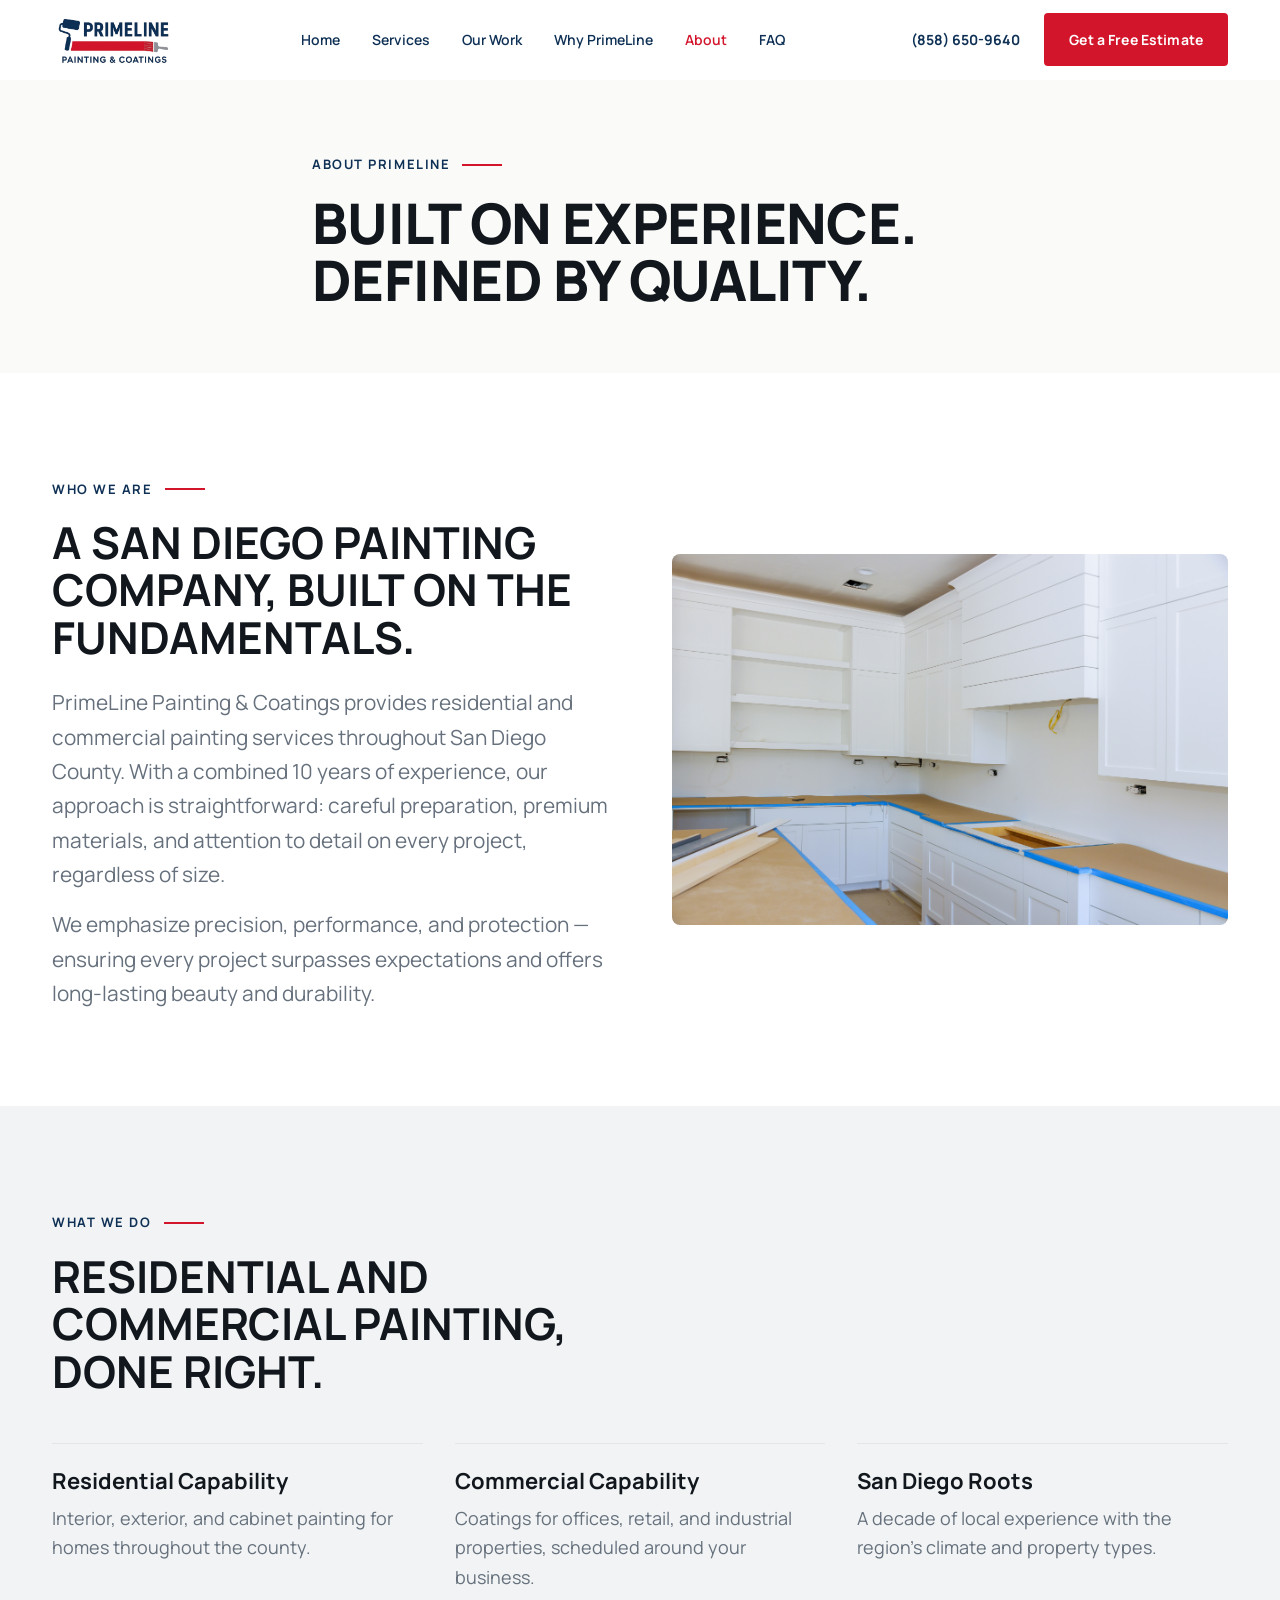
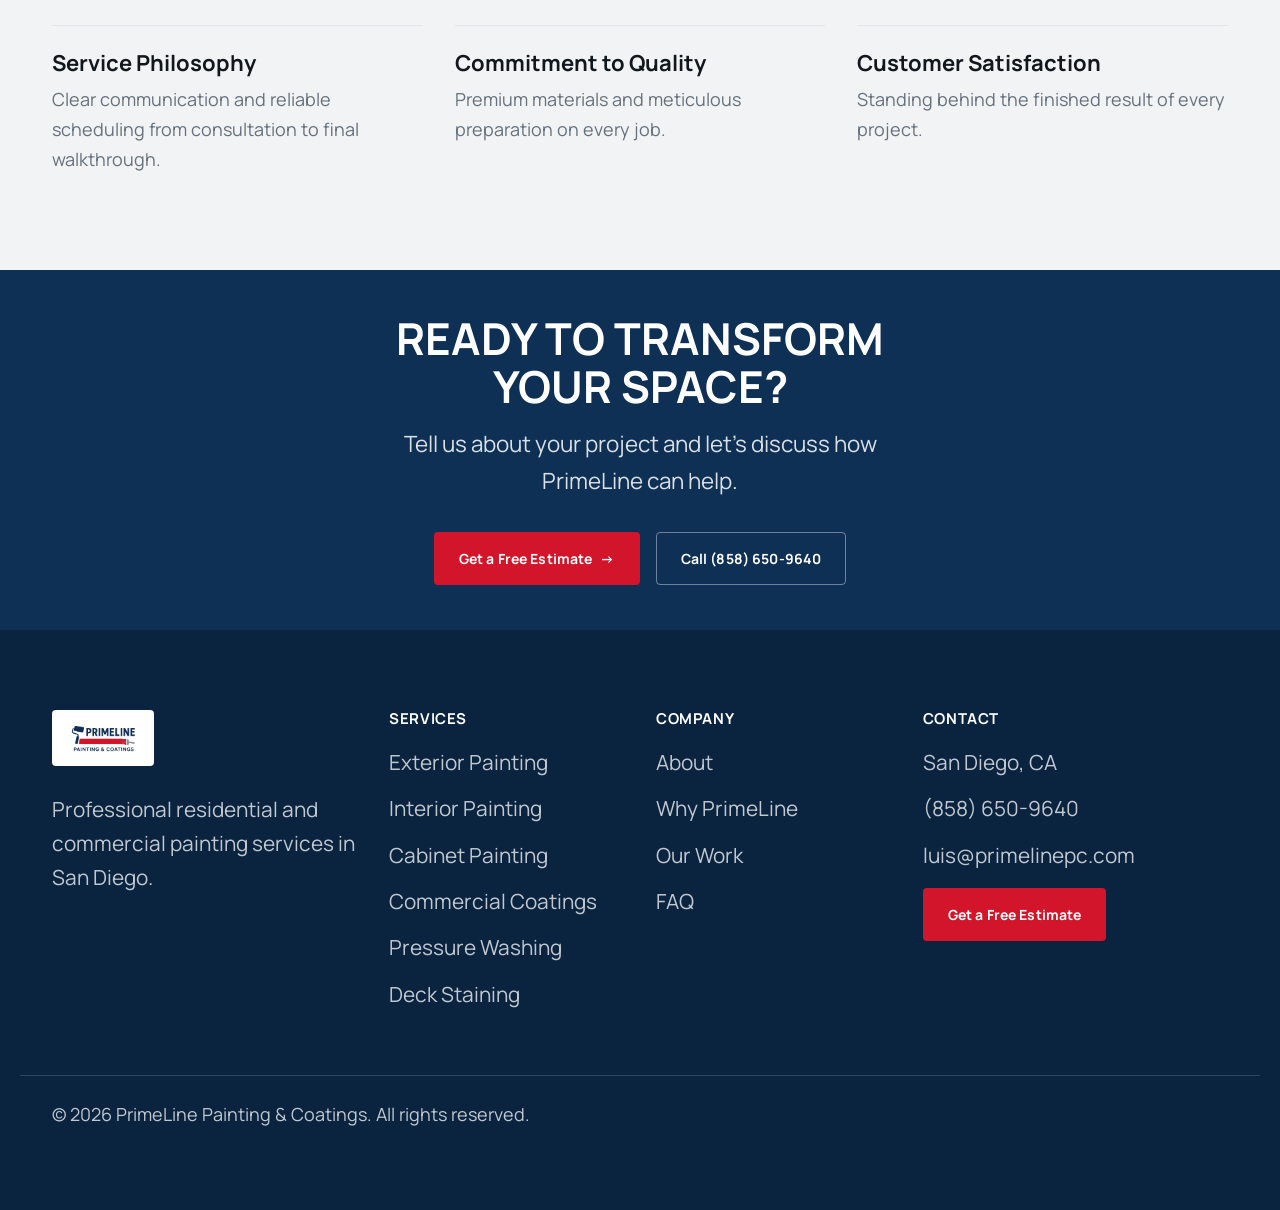
==== about.html @ 41d6ce38 "Initial commit: PrimeLine Painting & Coatings website rebuild" ====
<!DOCTYPE html>
<html lang="en">
<head>
<meta charset="UTF-8">
<meta name="viewport" content="width=device-width, initial-scale=1.0">
<title>About | PrimeLine Painting & Coatings | San Diego</title>
<meta name="description" content="PrimeLine Painting & Coatings is a San Diego-based residential and commercial painting company built on precision, performance, and protection.">
<link rel="canonical" href="https://www.primelinepc.com/about.html">
<link rel="preconnect" href="https://fonts.googleapis.com">
<link rel="preconnect" href="https://fonts.gstatic.com" crossorigin>
<link href="https://fonts.googleapis.com/css2?family=Manrope:wght@400;500;600;700;800&display=swap" rel="stylesheet">
<link rel="stylesheet" href="css/tokens.css">
<link rel="stylesheet" href="css/base.css">
<link rel="stylesheet" href="css/components.css">
</head>
<body class="has-mobile-cta">
<a class="skip-link" href="#main">Skip to content</a>

<header class="site-header">
  <div class="container site-header__inner">
    <a href="index.html" class="site-header__logo" aria-label="PrimeLine Painting & Coatings home">
      <img src="assets/images/logo.png" alt="PrimeLine Painting & Coatings">
    </a>
    <nav class="site-nav" aria-label="Primary">
      <a href="index.html">Home</a>
      <a href="services.html">Services</a>
      <a href="our-work.html">Our Work</a>
      <a href="why-primeline.html">Why PrimeLine</a>
      <a href="about.html" class="is-active">About</a>
      <a href="faq.html">FAQ</a>
    </nav>
    <div class="site-header__actions">
      <a href="tel:+18586509640" class="site-header__phone">(858) 650-9640</a>
      <a href="contact.html" class="btn btn--primary">Get a Free Estimate</a>
      <button class="nav-toggle" aria-label="Open menu" aria-expanded="false">
        <svg width="24" height="24" viewBox="0 0 24 24" fill="none" stroke="currentColor" stroke-width="2"><line x1="3" y1="6" x2="21" y2="6"/><line x1="3" y1="12" x2="21" y2="12"/><line x1="3" y1="18" x2="21" y2="18"/></svg>
      </button>
    </div>
  </div>
</header>

<div class="mobile-menu" id="mobile-menu">
  <a href="index.html">Home</a>
  <a href="services.html">Services</a>
  <a href="our-work.html">Our Work</a>
  <a href="why-primeline.html">Why PrimeLine</a>
  <a href="about.html">About</a>
  <a href="faq.html">FAQ</a>
  <a href="contact.html" class="btn btn--primary">Get a Free Estimate</a>
  <a href="tel:+18586509640">(858) 650-9640</a>
</div>

<main id="main">

  <section class="section bg-warm-white" style="padding-block: var(--sp-64)">
    <div class="container" style="max-width: 720px">
      <span class="eyebrow">About PrimeLine</span>
      <h1 style="margin-top: var(--sp-16)">BUILT ON EXPERIENCE. DEFINED BY QUALITY.</h1>
    </div>
  </section>

  <section class="section bg-white">
    <div class="container split">
      <div class="reveal">
        <span class="eyebrow">Who We Are</span>
        <h2 style="margin-top:var(--sp-16)">A SAN DIEGO PAINTING COMPANY, BUILT ON THE FUNDAMENTALS.</h2>
        <p style="margin-top:var(--sp-24); color:var(--pl-slate)">PrimeLine Painting &amp; Coatings provides residential and commercial painting services throughout San Diego County. With a combined 10 years of experience, our approach is straightforward: careful preparation, premium materials, and attention to detail on every project, regardless of size.</p>
        <p style="margin-top:var(--sp-16); color:var(--pl-slate)">We emphasize precision, performance, and protection — ensuring every project surpasses expectations and offers long-lasting beauty and durability.</p>
      </div>
      <div class="split__image reveal">
        <img src="assets/images/service-exterior.jpg" alt="Exterior painting project on a San Diego home" width="1000" height="1200">
      </div>
    </div>
  </section>

  <section class="section bg-gray">
    <div class="container">
      <div class="reveal" style="max-width:640px; margin-bottom:var(--sp-48)">
        <span class="eyebrow">What We Do</span>
        <h2 style="margin-top:var(--sp-16)">RESIDENTIAL AND COMMERCIAL PAINTING, DONE RIGHT.</h2>
      </div>
      <div class="benefit-grid" style="color:var(--pl-charcoal)">
        <div class="benefit-item reveal" style="border-top:var(--border-default)">
          <h4>Residential Capability</h4>
          <p style="color:var(--pl-slate)">Interior, exterior, and cabinet painting for homes throughout the county.</p>
        </div>
        <div class="benefit-item reveal" style="border-top:var(--border-default)">
          <h4>Commercial Capability</h4>
          <p style="color:var(--pl-slate)">Coatings for offices, retail, and industrial properties, scheduled around your business.</p>
        </div>
        <div class="benefit-item reveal" style="border-top:var(--border-default)">
          <h4>San Diego Roots</h4>
          <p style="color:var(--pl-slate)">A decade of local experience with the region's climate and property types.</p>
        </div>
        <div class="benefit-item reveal" style="border-top:var(--border-default)">
          <h4>Service Philosophy</h4>
          <p style="color:var(--pl-slate)">Clear communication and reliable scheduling from consultation to final walkthrough.</p>
        </div>
        <div class="benefit-item reveal" style="border-top:var(--border-default)">
          <h4>Commitment to Quality</h4>
          <p style="color:var(--pl-slate)">Premium materials and meticulous preparation on every job.</p>
        </div>
        <div class="benefit-item reveal" style="border-top:var(--border-default)">
          <h4>Customer Satisfaction</h4>
          <p style="color:var(--pl-slate)">Standing behind the finished result of every project.</p>
        </div>
      </div>
    </div>
  </section>

  <section class="cta-section bg-navy">
    <div class="container cta-section__content reveal">
      <h2>READY TO TRANSFORM YOUR SPACE?</h2>
      <p class="body-lg" style="margin-top:var(--sp-16)">Tell us about your project and let's discuss how PrimeLine can help.</p>
      <div class="btn-row">
        <a href="contact.html" class="btn btn--primary">Get a Free Estimate <span class="arrow">→</span></a>
        <a href="tel:+18586509640" class="btn btn--secondary">Call (858) 650-9640</a>
      </div>
    </div>
  </section>

</main>

<footer class="site-footer">
  <div class="container site-footer__grid">
    <div>
      <div class="site-footer__logo"><img src="assets/images/logo.png" alt="PrimeLine Painting & Coatings"></div>
      <p>Professional residential and commercial painting services in San Diego.</p>
    </div>
    <div>
      <h4>Services</h4>
      <ul>
        <li><a href="services/exterior-painting.html">Exterior Painting</a></li>
        <li><a href="services/interior-painting.html">Interior Painting</a></li>
        <li><a href="services/cabinet-painting.html">Cabinet Painting</a></li>
        <li><a href="services/commercial-coatings.html">Commercial Coatings</a></li>
        <li><a href="services/pressure-washing.html">Pressure Washing</a></li>
        <li><a href="services/deck-staining.html">Deck Staining</a></li>
      </ul>
    </div>
    <div>
      <h4>Company</h4>
      <ul>
        <li><a href="about.html">About</a></li>
        <li><a href="why-primeline.html">Why PrimeLine</a></li>
        <li><a href="our-work.html">Our Work</a></li>
        <li><a href="faq.html">FAQ</a></li>
      </ul>
    </div>
    <div>
      <h4>Contact</h4>
      <ul>
        <li>San Diego, CA</li>
        <li><a href="tel:+18586509640">(858) 650-9640</a></li>
        <li><a href="mailto:luis@primelinepc.com">luis@primelinepc.com</a></li>
      </ul>
      <a href="contact.html" class="btn btn--primary" style="margin-top:var(--sp-16)">Get a Free Estimate</a>
    </div>
  </div>
  <div class="container site-footer__bottom">
    <span>&copy; 2026 PrimeLine Painting &amp; Coatings. All rights reserved.</span>
  </div>
</footer>

<div class="mobile-cta-bar">
  <a href="tel:+18586509640">Call</a>
  <a href="contact.html">Free Estimate</a>
</div>

<script src="js/main.js"></script>
</body>
</html>
---- css/tokens.css ----
/* ===================================================================
   PRIMELINE PAINTING & COATINGS — DESIGN TOKENS
   Source of truth for color, type, spacing, radius, motion.
   Navy/red sampled via canvas pixel analysis of the live brand logo
   (static.wixstatic.com/media/7c6ae4_aed1dd9f4e3344f583843a061668a54a~mv2.png),
   not approximated from screenshots.
   =================================================================== */

:root {
  /* COLOR — sampled directly from brand logo pixels */
  --pl-navy: #0E3055;
  --pl-navy-dark: #0A2440;
  --pl-red: #D2152B;

  --pl-white: #FFFFFF;
  --pl-warm-white: #FAFAF8;
  --pl-gray-50: #F7F8F8;
  --pl-gray-100: #F1F3F4;
  --pl-gray-200: #E4E7E9;

  --pl-slate: #66717D;
  --pl-charcoal: #20262D;
  --pl-black: #11171D;

  /* TYPE */
  --font-primary: 'Manrope', -apple-system, BlinkMacSystemFont, sans-serif;

  --fs-display-xl: 4.5rem;
  --fs-display: 4rem;
  --fs-h1: 3.5rem;
  --fs-h2: 2.75rem;
  --fs-h3: 1.875rem;
  --fs-h4: 1.375rem;
  --fs-body-lg: 1.4rem;
  --fs-body: 1.3rem;
  --fs-body-sm: 1.125rem;
  --fs-eyebrow: 0.8125rem;
  --fs-button: 0.875rem;

  /* SPACING — 8px base */
  --sp-4: 0.25rem;
  --sp-8: 0.5rem;
  --sp-12: 0.75rem;
  --sp-16: 1rem;
  --sp-24: 1.5rem;
  --sp-32: 2rem;
  --sp-40: 2.5rem;
  --sp-48: 3rem;
  --sp-64: 4rem;
  --sp-80: 5rem;
  --sp-96: 6rem;
  --sp-120: 7.5rem;
  --sp-144: 9rem;

  /* LAYOUT */
  --content-max: 1240px;
  --pad-mobile: 20px;
  --pad-tablet: 28px;
  --pad-desktop: 32px;

  /* RADIUS */
  --radius-sm: 4px;
  --radius-md: 6px;
  --radius-lg: 8px;

  /* BORDERS */
  --border-default: 1px solid var(--pl-gray-200);
  --border-dark: 1px solid rgba(255,255,255,.15);

  /* SHADOW */
  --shadow-default: 0 8px 30px rgba(17, 23, 29, 0.06);

  /* MOTION */
  --transition-fast: 150ms ease;
  --transition-default: 200ms ease;
  --transition-slow: 300ms ease;
}
---- css/base.css ----
/* ===================================================================
   PRIMELINE — BASE / RESET / TYPOGRAPHY
   =================================================================== */

*, *::before, *::after { box-sizing: border-box; }
html { scroll-behavior: smooth; }
@media (prefers-reduced-motion: reduce) {
  html { scroll-behavior: auto; }
  *, *::before, *::after {
    animation-duration: 0.01ms !important;
    animation-iteration-count: 1 !important;
    transition-duration: 0.01ms !important;
    scroll-behavior: auto !important;
  }
}

body {
  margin: 0;
  font-family: var(--font-primary);
  color: var(--pl-charcoal);
  background: var(--pl-warm-white);
  font-size: var(--fs-body);
  line-height: 1.65;
  -webkit-font-smoothing: antialiased;
}

img { max-width: 100%; display: block; }

a { color: inherit; text-decoration: none; }

h1, h2, h3, h4, p, ul, ol { margin: 0; }

button { font-family: inherit; cursor: pointer; }

/* Focus visibility — never removed without replacement */
a:focus-visible,
button:focus-visible,
input:focus-visible,
textarea:focus-visible,
select:focus-visible,
summary:focus-visible {
  outline: 2px solid var(--pl-navy);
  outline-offset: 3px;
}

.container {
  max-width: var(--content-max);
  margin: 0 auto;
  padding-inline: var(--pad-mobile);
}
@media (min-width: 768px) {
  .container { padding-inline: var(--pad-tablet); }
}
@media (min-width: 1024px) {
  .container { padding-inline: var(--pad-desktop); }
}

/* Type scale */
.eyebrow {
  display: inline-flex;
  align-items: center;
  gap: var(--sp-12);
  font-size: var(--fs-eyebrow);
  font-weight: 700;
  letter-spacing: 0.12em;
  text-transform: uppercase;
  color: var(--pl-navy);
}
.eyebrow::after {
  content: '';
  display: inline-block;
  width: 40px;
  height: 2px;
  background: var(--pl-red);
}

h1, .h1 {
  font-size: var(--fs-h1);
  font-weight: 800;
  line-height: 1.02;
  letter-spacing: -0.01em;
  color: var(--pl-black);
}
h2, .h2 {
  font-size: var(--fs-h2);
  font-weight: 700;
  line-height: 1.08;
  color: var(--pl-black);
}
h3, .h3 {
  font-size: var(--fs-h3);
  font-weight: 700;
  line-height: 1.15;
  color: var(--pl-black);
}
h4, .h4 {
  font-size: var(--fs-h4);
  font-weight: 700;
  line-height: 1.25;
  color: var(--pl-black);
}
.body-lg { font-size: var(--fs-body-lg); line-height: 1.65; color: var(--pl-charcoal); }
.body-sm { font-size: var(--fs-body-sm); line-height: 1.55; color: var(--pl-slate); }

@media (max-width: 767px) {
  h1, .h1 { font-size: 2.625rem; line-height: 1.04; }
  h2, .h2 { font-size: 2.125rem; line-height: 1.1; }
  h3, .h3 { font-size: 1.5625rem; line-height: 1.15; }
  h4, .h4 { font-size: 1.25rem; }
  .body-lg { font-size: 1.125rem; }
  .fs-display, .fs-display-xl { font-size: 2.75rem !important; line-height: 1.02 !important; }
}

/* Section rhythm */
.section {
  padding-block: var(--sp-96);
}
@media (max-width: 767px) {
  .section { padding-block: var(--sp-64); }
}
.section--lg { padding-block: var(--sp-120); }
@media (max-width: 767px) {
  .section--lg { padding-block: var(--sp-80); }
}

.bg-white { background: var(--pl-white); }
.bg-warm-white { background: var(--pl-warm-white); }
.bg-gray { background: var(--pl-gray-100); }
.bg-navy { background: var(--pl-navy); color: var(--pl-white); }
.bg-navy h1, .bg-navy h2, .bg-navy h3, .bg-navy h4 { color: var(--pl-white); }
.bg-navy .eyebrow { color: var(--pl-white); }
.bg-navy .body-lg, .bg-navy p { color: rgba(255,255,255,0.85); }

/* Scroll reveal */
.reveal {
  opacity: 0;
  transform: translateY(20px);
  transition: opacity 600ms ease, transform 600ms ease;
}
.reveal.is-visible {
  opacity: 1;
  transform: translateY(0);
}
---- css/components.css ----
/* ===================================================================
   PRIMELINE — COMPONENT SYSTEM
   Buttons, cards, header, footer, trust bar, process, gallery, FAQ, etc.
   =================================================================== */

/* ---------- INTRO LOADER: logo reveal with brush-painted stripe ----------
   PAUSED (2026-09-14) at user's request — work in progress, picking back up
   later. Markup/CSS/JS all left in place intact; just force-hidden via the
   `display: none` rule directly below so nothing renders or runs. To resume:
   delete that override rule and re-add class="intro-active" to <body> in
   index.html (removed when this was paused).
   ------------------------------------------------------------------
   The full, uncut logo.png (roller icon + PRIMELINE + red stripe + PAINTING &
   COATINGS) is shown as one image — the real roller icon is tall/diagonal and
   overlaps both text rows in the source art, so an earlier attempt to crop it
   into horizontal bands clipped part of it. Instead: the whole logo fades in,
   a solid-black cover sits exactly over the real stripe's pixel footprint
   (sampled from the actual asset, 1677x770: left 15.62%, right 82.77%,
   top 52.21%, bottom 70.52%) to hide it, and a hand-drawn stripe "paints back
   in" on top of that cover, led by a brush redrawn to match the flat
   gray-handled brush the real logo already depicts at the stripe's end
   (sampled separately: solid gray spade handle, narrow ferrule waist, flat red
   bristle tip) — not the separate roller icon or a generic wooden brush. */
.intro-loader { display: none !important; }
.intro-loader {
  position: fixed;
  inset: 0;
  z-index: 300;
  background: var(--pl-black);
  display: flex;
  align-items: center;
  justify-content: center;
  padding: var(--sp-32);
  animation: intro-fade-out 600ms ease 2900ms forwards;
}
.intro-logo {
  position: relative;
  width: min(82vw, 900px);
  opacity: 0;
  animation: intro-fade-in 550ms ease 0ms forwards;
}
.intro-logo__full {
  display: block;
  width: 100%;
  height: auto;
}
.intro-logo__stripe-overlay {
  position: absolute;
  left: 15.62%;
  right: 17.23%;
  top: 52.21%;
  bottom: 29.48%;
  background: var(--pl-black);
}
.intro-logo__stripe-paint {
  position: absolute;
  inset: 0;
  overflow: hidden;
  background:
    linear-gradient(180deg, rgba(255,255,255,0.28) 0%, rgba(255,255,255,0) 22%),
    linear-gradient(180deg, #E8394A 0%, var(--pl-red) 40%, #9A0E1F 100%);
  box-shadow: 0 6px 18px rgba(210, 21, 43, 0.35);
  transform-origin: left center;
  transform: scaleX(0);
  animation: intro-stripe-grow 1100ms cubic-bezier(0.22, 0.8, 0.28, 1) 900ms forwards;
}
.intro-logo__stripe-sheen {
  position: absolute;
  top: 0;
  bottom: 0;
  width: 14%;
  background: linear-gradient(90deg, rgba(255,255,255,0) 0%, rgba(255,255,255,0.45) 50%, rgba(255,255,255,0) 100%);
  filter: blur(1.5px);
  animation: intro-sheen-pass 1100ms cubic-bezier(0.22, 0.8, 0.28, 1) 900ms forwards;
}
@keyframes intro-stripe-grow {
  to { transform: scaleX(1); }
}
@keyframes intro-sheen-pass {
  from { left: -14%; }
  to { left: 100%; }
}
/* Brush: bristle tip sits on the LEFT side of its own SVG (handle trails right),
   so its container's LEFT edge — not its center — is what should track the
   stripe's growing right edge. Positioned/animated via `left` on the container
   with no translate-centering, since the bristle-tip-as-anchor point needs to
   sit precisely at x:0 of the element box. */
.intro-logo__brush {
  position: absolute;
  top: 50%;
  left: 0%;
  width: 26%;
  aspect-ratio: 100 / 60;
  margin-top: -13px;
  opacity: 0;
  filter: drop-shadow(0 4px 6px rgba(0,0,0,0.5));
  animation: intro-brush-move 1100ms cubic-bezier(0.22, 0.8, 0.28, 1) 900ms forwards;
}
.intro-logo__brush svg { width: 100%; height: 100%; display: block; }
/* Brush's bristle-tip edge travels the stripe's own width, 0% → 100%, with a
   gentle vertical wobble and slight rotation so it reads as a hand-guided pass
   rather than a mechanical linear slide. */
@keyframes intro-brush-move {
  0%   { opacity: 0; left: -2%; transform: rotate(0deg); }
  6%   { opacity: 1; }
  25%  { left: 22%;  transform: translateY(-3px) rotate(-2deg); }
  50%  { left: 46%;  transform: translateY(2px) rotate(1.4deg); }
  75%  { left: 70%;  transform: translateY(-2px) rotate(-1deg); }
  94%  { opacity: 1; }
  100% { opacity: 0; left: 94%; transform: rotate(0deg); }
}
@keyframes intro-fade-in {
  to { opacity: 1; }
}
@keyframes intro-fade-out {
  to { opacity: 0; }
}
@media (prefers-reduced-motion: reduce) {
  .intro-loader { display: none; }
  body.intro-active { overflow: visible; }
}

/* ---------- BUTTONS ---------- */
.btn {
  display: inline-flex;
  align-items: center;
  gap: var(--sp-8);
  font-size: var(--fs-button);
  font-weight: 700;
  letter-spacing: 0.01em;
  padding: 14px 24px;
  border-radius: var(--radius-sm);
  border: 1px solid transparent;
  transition: background var(--transition-default), color var(--transition-default), border-color var(--transition-default);
  white-space: nowrap;
  min-height: 44px;
}
.btn svg, .btn .arrow { transition: transform var(--transition-default); }
.btn:hover .arrow { transform: translateX(4px); }

.btn--primary {
  background: var(--pl-red);
  color: var(--pl-white);
}
.btn--primary:hover { background: var(--pl-navy); }

.btn--secondary {
  background: transparent;
  color: var(--pl-navy);
  border-color: var(--pl-navy);
}
.btn--secondary:hover { background: var(--pl-navy); color: var(--pl-white); }

.bg-navy .btn--secondary {
  color: var(--pl-white);
  border-color: rgba(255,255,255,0.4);
}
.bg-navy .btn--secondary:hover {
  background: var(--pl-white);
  color: var(--pl-navy);
  border-color: var(--pl-white);
}

.btn--tertiary {
  background: none;
  border: none;
  padding: 0;
  color: var(--pl-navy);
  min-height: auto;
}
.btn--tertiary:hover { color: var(--pl-red); }

/* ---------- HEADER ---------- */
.site-header {
  position: sticky;
  top: 0;
  z-index: 100;
  height: 80px;
  display: flex;
  align-items: center;
  background: var(--pl-white);
  border-bottom: 1px solid transparent;
  transition: box-shadow var(--transition-default), border-color var(--transition-default);
}
.site-header.is-scrolled {
  border-bottom-color: var(--pl-gray-200);
  box-shadow: var(--shadow-default);
}
@media (max-width: 767px) {
  .site-header { height: 68px; }
}

.site-header__inner {
  display: flex;
  align-items: center;
  justify-content: space-between;
  width: 100%;
  gap: var(--sp-24);
}

.site-header__logo img { height: 56px; width: auto; }
@media (max-width: 767px) { .site-header__logo img { height: 42px; } }

.site-nav {
  display: none;
  align-items: center;
  gap: var(--sp-32);
}
@media (min-width: 1024px) {
  .site-nav { display: flex; }
}
.site-nav a {
  font-size: 14px;
  font-weight: 600;
  color: var(--pl-navy);
  transition: color var(--transition-default);
}
.site-nav a:hover, .site-nav a.is-active { color: var(--pl-red); }

.site-header__actions {
  display: flex;
  align-items: center;
  gap: var(--sp-24);
}
.site-header__phone {
  display: none;
  font-weight: 700;
  color: var(--pl-navy);
  font-size: 14px;
}
@media (min-width: 1024px) { .site-header__phone { display: inline-flex; } }

.nav-toggle {
  display: inline-flex;
  background: none;
  border: none;
  padding: var(--sp-8);
}
@media (min-width: 1024px) { .nav-toggle { display: none; } }

.mobile-menu {
  position: fixed;
  inset: 68px 0 0 0;
  background: var(--pl-white);
  z-index: 99;
  padding: var(--sp-32) var(--pad-mobile);
  display: none;
  flex-direction: column;
  gap: var(--sp-24);
  overflow-y: auto;
}
.mobile-menu.is-open { display: flex; }
.mobile-menu a {
  font-size: 1.25rem;
  font-weight: 700;
  color: var(--pl-navy);
}

/* ---------- MOBILE BOTTOM CTA BAR ---------- */
.mobile-cta-bar {
  position: fixed;
  bottom: 0;
  left: 0;
  right: 0;
  z-index: 90;
  display: grid;
  grid-template-columns: 1fr 1fr;
  height: 60px;
}
@media (min-width: 1024px) { .mobile-cta-bar { display: none; } }
.mobile-cta-bar a {
  display: flex;
  align-items: center;
  justify-content: center;
  font-weight: 700;
  font-size: 14px;
}
.mobile-cta-bar a:first-child {
  background: var(--pl-red);
  color: var(--pl-white);
  border-top: 1px solid var(--pl-gray-200);
  border-right: 1px solid var(--pl-gray-200);
}
.mobile-cta-bar a:last-child {
  background: var(--pl-navy);
  color: var(--pl-white);
}
body.has-mobile-cta { padding-bottom: 60px; }
@media (min-width: 1024px) { body.has-mobile-cta { padding-bottom: 0; } }

/* ---------- TRUST BAR ---------- */
.trust-bar {
  border-top: 1px solid var(--pl-gray-200);
  border-bottom: 1px solid var(--pl-gray-200);
}
.trust-bar__grid {
  display: grid;
  grid-template-columns: repeat(2, 1fr);
  gap: var(--sp-24);
  padding-block: var(--sp-32);
}
@media (min-width: 768px) {
  .trust-bar__grid { grid-template-columns: repeat(3, 1fr); }
}
@media (min-width: 1024px) {
  .trust-bar__grid { grid-template-columns: repeat(5, 1fr); padding-block: var(--sp-40); }
}
.trust-bar__item {
  display: flex;
  flex-direction: column;
  align-items: center;
  text-align: center;
  gap: var(--sp-8);
}
.trust-bar__item svg { width: 28px; height: 28px; stroke: var(--pl-navy); }
.trust-bar__item span {
  font-size: 12px;
  font-weight: 700;
  letter-spacing: 0.04em;
  text-transform: uppercase;
  color: var(--pl-charcoal);
}

/* ---------- CARDS: SERVICES ---------- */
.card-grid {
  display: grid;
  grid-template-columns: 1fr;
  gap: var(--sp-32);
}
@media (min-width: 640px) {
  .card-grid { grid-template-columns: repeat(2, 1fr); }
}
@media (min-width: 1024px) {
  .card-grid { grid-template-columns: repeat(3, 1fr); }
}

.service-card {
  border: var(--border-default);
  border-radius: var(--radius-md);
  overflow: hidden;
  background: var(--pl-white);
  transition: border-color var(--transition-default);
}
.service-card:hover { border-color: var(--pl-navy); }
.service-card__image {
  aspect-ratio: 4 / 3;
  overflow: hidden;
}
.service-card__image img {
  width: 100%;
  height: 100%;
  object-fit: cover;
  transition: transform 400ms ease;
}
.service-card:hover .service-card__image img { transform: scale(1.02); }
.service-card__body { padding: var(--sp-24); }
.service-card__body h3 { font-size: 1.375rem; margin-bottom: var(--sp-12); }
.service-card__body p { color: var(--pl-slate); margin-bottom: var(--sp-16); }

/* ---------- PROCESS ---------- */
.process-grid {
  display: grid;
  grid-template-columns: 1fr;
  gap: var(--sp-48);
}
@media (min-width: 768px) {
  .process-grid { grid-template-columns: repeat(4, 1fr); }
}
.process-step__number {
  font-size: 3rem;
  font-weight: 800;
  color: var(--pl-navy);
  line-height: 1;
  margin-bottom: var(--sp-16);
}
.process-step__rule {
  width: 32px;
  height: 2px;
  background: var(--pl-red);
  margin-bottom: var(--sp-16);
}
.process-step h4 { margin-bottom: var(--sp-8); }
.process-step p { color: var(--pl-slate); font-size: var(--fs-body-sm); }

/* ---------- DIFFERENCE / BENEFITS (navy section) ---------- */
.benefit-grid {
  display: grid;
  grid-template-columns: 1fr;
  gap: var(--sp-32);
}
@media (min-width: 768px) {
  .benefit-grid { grid-template-columns: repeat(2, 1fr); }
}
@media (min-width: 1024px) {
  .benefit-grid { grid-template-columns: repeat(3, 1fr); }
}
.benefit-item {
  padding-top: var(--sp-24);
  border-top: var(--border-default);
}
.benefit-item h4 { color: var(--pl-black); margin-bottom: var(--sp-8); }
.benefit-item p { color: var(--pl-slate); font-size: var(--fs-body-sm); }
.bg-navy .benefit-item { border-top: var(--border-dark); }
.bg-navy .benefit-item h4 { color: var(--pl-white); }
.bg-navy .benefit-item p { color: rgba(255,255,255,0.7); }

/* ---------- IMAGE + TEXT SPLIT ---------- */
.split {
  display: grid;
  grid-template-columns: 1fr;
  gap: var(--sp-48);
  align-items: center;
}
@media (min-width: 1024px) {
  .split { grid-template-columns: 6fr 6fr; gap: var(--sp-64); }
  .split--60-40 { grid-template-columns: 7fr 5fr; }
  .split--reverse { direction: rtl; }
  .split--reverse > * { direction: ltr; }
}
.split__image { border-radius: var(--radius-lg); overflow: hidden; }
.split__image img { width: 100%; height: 100%; object-fit: cover; }

/* ---------- GALLERY ---------- */
.gallery-filters {
  display: flex;
  gap: var(--sp-24);
  flex-wrap: wrap;
  margin-bottom: var(--sp-40);
}
.gallery-filters button {
  background: none;
  border: none;
  font-size: 13px;
  font-weight: 700;
  letter-spacing: 0.06em;
  text-transform: uppercase;
  color: var(--pl-slate);
  padding-bottom: var(--sp-8);
  border-bottom: 2px solid transparent;
  transition: color var(--transition-default), border-color var(--transition-default);
}
.gallery-filters button:hover { color: var(--pl-navy); }
.gallery-filters button.is-active {
  color: var(--pl-navy);
  border-bottom-color: var(--pl-red);
}

.gallery-grid {
  display: grid;
  grid-template-columns: repeat(2, 1fr);
  gap: var(--sp-16);
}
@media (min-width: 768px) {
  .gallery-grid { grid-template-columns: repeat(4, 1fr); gap: var(--sp-24); }
}
.gallery-item {
  border-radius: var(--radius-sm);
  overflow: hidden;
  aspect-ratio: 4/3;
  cursor: pointer;
}
.gallery-item--tall { aspect-ratio: 4/5; }
@media (min-width: 768px) {
  .gallery-item--wide { grid-column: span 2; }
}
.gallery-item img {
  width: 100%; height: 100%; object-fit: cover;
  transition: transform 400ms ease;
}
.gallery-item:hover img { transform: scale(1.02); }

/* ---------- BEFORE / AFTER SLIDER ---------- */
.ba-slider {
  position: relative;
  width: 100%;
  aspect-ratio: 16/9;
  overflow: hidden;
  border-radius: var(--radius-lg);
  user-select: none;
}
@media (max-width: 767px) {
  .ba-slider { aspect-ratio: 4/3; }
}
.ba-slider img {
  position: absolute; inset: 0;
  width: 100%; height: 100%; object-fit: cover;
}
.ba-slider__after-wrap {
  position: absolute; inset: 0;
  overflow: hidden;
  width: 50%;
}
.ba-slider__handle {
  position: absolute;
  top: 0; bottom: 0;
  left: 50%;
  width: 2px;
  background: var(--pl-white);
  transform: translateX(-1px);
  cursor: ew-resize;
}
.ba-slider__handle::after {
  content: '';
  position: absolute;
  top: 50%; left: 50%;
  width: 40px; height: 40px;
  border-radius: 50%;
  background: var(--pl-white);
  border: 2px solid var(--pl-red);
  transform: translate(-50%, -50%);
}
.ba-slider__label {
  position: absolute;
  top: var(--sp-16);
  font-size: 12px;
  font-weight: 700;
  letter-spacing: 0.08em;
  color: var(--pl-white);
  background: rgba(17,23,29,0.55);
  padding: 4px 10px;
  border-radius: var(--radius-sm);
}
.ba-slider__label--before { left: var(--sp-16); }
.ba-slider__label--after { right: var(--sp-16); }

/* ---------- TESTIMONIALS ---------- */
.testimonial-grid {
  display: grid;
  grid-template-columns: 1fr;
  gap: var(--sp-32);
}
@media (min-width: 768px) {
  .testimonial-grid { grid-template-columns: repeat(3, 1fr); }
}
.testimonial-card {
  padding: var(--sp-32);
  background: var(--pl-white);
  border: var(--border-default);
  border-radius: var(--radius-md);
}
.testimonial-card__stars { color: var(--pl-red); letter-spacing: 2px; margin-bottom: var(--sp-16); }
.testimonial-card__quote { font-size: 1.25rem; line-height: 1.5; margin-bottom: var(--sp-24); }
.testimonial-card__name { font-weight: 700; }
.testimonial-card__meta { color: var(--pl-slate); font-size: var(--fs-body-sm); }

.testimonial-pending {
  text-align: center;
  padding: var(--sp-64);
  border: 1px dashed var(--pl-gray-200);
  border-radius: var(--radius-md);
  color: var(--pl-slate);
}

/* ---------- FAQ ACCORDION ---------- */
.faq-list { border-top: var(--border-default); }
.faq-item { border-bottom: var(--border-default); }
.faq-item__question {
  width: 100%;
  display: flex;
  align-items: center;
  justify-content: space-between;
  gap: var(--sp-16);
  padding-block: var(--sp-24);
  background: none;
  border: none;
  text-align: left;
  font-size: 1.0625rem;
  font-weight: 700;
  color: var(--pl-black);
}
.faq-item__icon {
  flex-shrink: 0;
  width: 20px;
  height: 20px;
  position: relative;
}
.faq-item__icon::before, .faq-item__icon::after {
  content: '';
  position: absolute;
  background: var(--pl-navy);
  transition: transform var(--transition-default);
}
.faq-item__icon::before { top: 50%; left: 0; width: 100%; height: 2px; transform: translateY(-50%); }
.faq-item__icon::after { left: 50%; top: 0; width: 2px; height: 100%; transform: translateX(-50%); }
.faq-item.is-open .faq-item__icon::after { transform: translateX(-50%) rotate(90deg); opacity: 0; }
.faq-item__answer {
  max-height: 0;
  overflow: hidden;
  transition: max-height var(--transition-slow);
}
.faq-item__answer p { padding-bottom: var(--sp-24); color: var(--pl-slate); max-width: 640px; }

/* ---------- CTA SECTION ---------- */
.cta-section {
  min-height: 360px;
  display: flex;
  align-items: center;
  justify-content: center;
  text-align: center;
}
.cta-section__content { max-width: 640px; }
.cta-section .btn-row { display: flex; gap: var(--sp-16); justify-content: center; flex-wrap: wrap; margin-top: var(--sp-32); }
.cta-section__phone { display: block; margin-top: var(--sp-24); color: rgba(255,255,255,0.75); font-weight: 600; }

/* ---------- FOOTER ---------- */
.site-footer {
  background: var(--pl-navy-dark);
  color: rgba(255,255,255,0.75);
  padding-block: var(--sp-80);
}
.site-footer__grid {
  display: grid;
  grid-template-columns: 1fr;
  gap: var(--sp-48);
}
@media (min-width: 768px) {
  .site-footer__grid { grid-template-columns: 1.3fr 1fr 1fr 1.3fr; gap: var(--sp-32); }
}
.site-footer h4 {
  color: var(--pl-white);
  font-size: 0.9375rem;
  letter-spacing: 0.04em;
  text-transform: uppercase;
  margin-bottom: var(--sp-16);
}
.site-footer ul { list-style: none; padding: 0; display: flex; flex-direction: column; gap: var(--sp-12); }
.site-footer a:hover { color: var(--pl-white); }
.site-footer__logo {
  display: inline-block;
  background: var(--pl-white);
  padding: var(--sp-12) var(--sp-16);
  border-radius: var(--radius-sm);
  margin-bottom: var(--sp-16);
}
.site-footer__logo img { height: 32px; display: block; }
.site-footer__grid > div:first-child p { max-width: 26ch; }
.site-footer__bottom {
  border-top: var(--border-dark);
  margin-top: var(--sp-64);
  padding-top: var(--sp-24);
  font-size: var(--fs-body-sm);
  display: flex;
  flex-wrap: wrap;
  justify-content: space-between;
  gap: var(--sp-16);
}

/* ---------- HERO ---------- */
.hero {
  position: relative;
  min-height: 680px;
  display: flex;
  align-items: center;
}
@media (min-width: 1024px) { .hero { min-height: 760px; } }
.hero__grid {
  display: grid;
  grid-template-columns: 1fr;
  gap: var(--sp-48);
  align-items: center;
  width: 100%;
}
@media (min-width: 1024px) {
  .hero__grid { grid-template-columns: 5fr 7fr; }
}
.hero__content { max-width: 600px; }
.hero__content h1 { margin-block: var(--sp-24); }
.hero__actions { display: flex; gap: var(--sp-16); flex-wrap: wrap; margin-top: var(--sp-32); }
.hero__image { border-radius: var(--radius-lg); overflow: hidden; aspect-ratio: 4/3; }
.hero__image img { width: 100%; height: 100%; object-fit: cover; }
@media (max-width: 1023px) {
  .hero { min-height: auto; padding-block: var(--sp-64); }
}

/* Full-bleed hero variant */
.hero--full-bleed {
  overflow: hidden;
  min-height: 640px;
}
@media (min-width: 1024px) { .hero--full-bleed { min-height: 780px; } }
.hero__bg {
  position: absolute;
  inset: 0;
  width: 100%;
  height: 100%;
  object-fit: cover;
  object-position: center;
  z-index: 0;
}
.hero__scrim {
  position: absolute;
  inset: 0;
  z-index: 1;
  background: linear-gradient(100deg,
    rgba(11, 20, 32, 0.72) 0%,
    rgba(11, 20, 32, 0.5) 32%,
    rgba(11, 20, 32, 0.12) 62%,
    rgba(11, 20, 32, 0) 80%
  );
}
@media (max-width: 767px) {
  .hero__scrim {
    background: linear-gradient(180deg,
      rgba(11, 20, 32, 0.35) 0%,
      rgba(11, 20, 32, 0.78) 55%,
      rgba(11, 20, 32, 0.85) 100%
    );
  }
}
.hero--full-bleed .hero__grid { position: relative; z-index: 2; grid-template-columns: 1fr; }
.hero--full-bleed .hero__content { max-width: 560px; }
.hero--full-bleed .hero__heading,
.hero--full-bleed .hero__subcopy { color: var(--pl-white); }
.eyebrow--light { color: var(--pl-white); }
.eyebrow--light::after { background: var(--pl-red); }
.btn--on-photo {
  color: var(--pl-white);
  border-color: rgba(255,255,255,0.6);
}
.btn--on-photo:hover { background: var(--pl-white); color: var(--pl-navy); border-color: var(--pl-white); }

/* Skip link */
.skip-link {
  position: absolute;
  left: -9999px;
  top: 0;
  background: var(--pl-navy);
  color: var(--pl-white);
  padding: var(--sp-12) var(--sp-16);
  z-index: 200;
}
.skip-link:focus { left: var(--sp-16); top: var(--sp-16); }
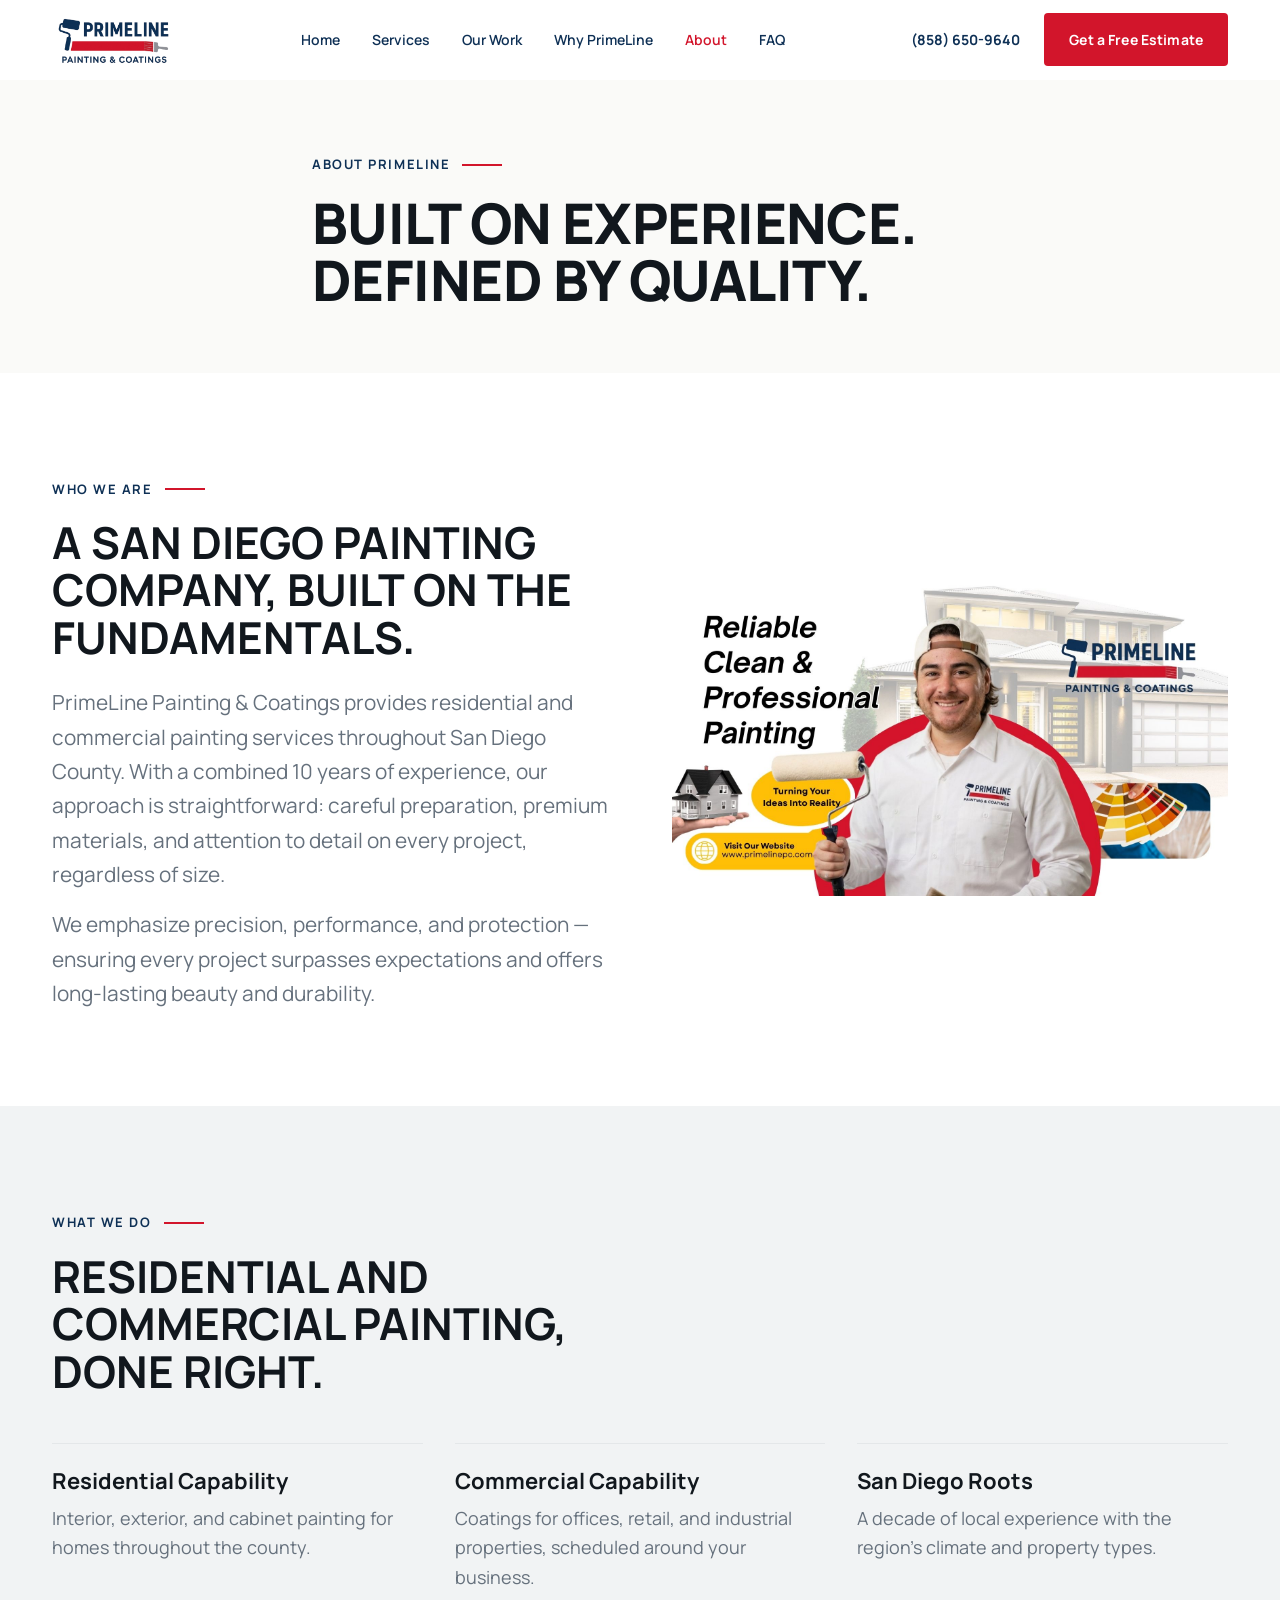
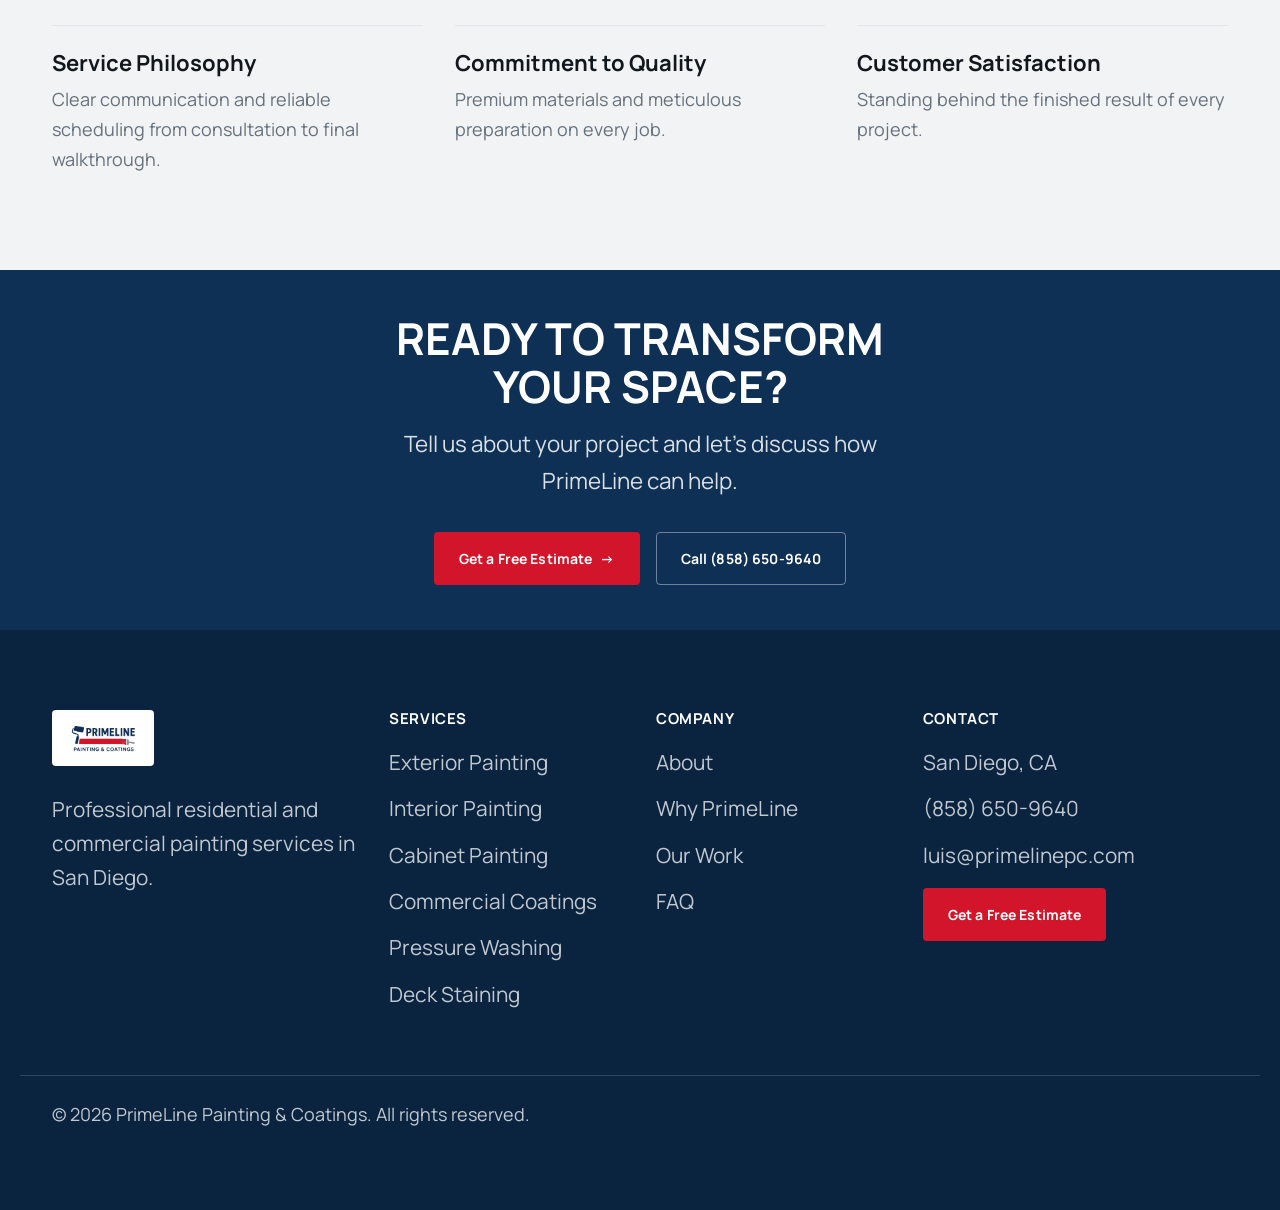
==== commit fd5c7a6a: "Use real owner photo on About page" ====
--- a/about.html
+++ b/about.html
@@ -6,6 +6,14 @@
 <title>About | PrimeLine Painting & Coatings | San Diego</title>
 <meta name="description" content="PrimeLine Painting & Coatings is a San Diego-based residential and commercial painting company built on precision, performance, and protection.">
 <link rel="canonical" href="https://www.primelinepc.com/about.html">
+<link rel="icon" href="assets/images/favicon.png" type="image/png">
+<link rel="apple-touch-icon" href="assets/images/favicon.png">
+<meta property="og:title" content="About | PrimeLine Painting & Coatings">
+<meta property="og:description" content="PrimeLine Painting & Coatings is a San Diego-based residential and commercial painting company built on precision, performance, and protection.">
+<meta property="og:type" content="website">
+<meta property="og:url" content="https://www.primelinepc.com/about.html">
+<meta property="og:site_name" content="PrimeLine Painting & Coatings">
+<meta property="og:image" content="https://www.primelinepc.com/assets/images/logo.png">
 <link rel="preconnect" href="https://fonts.googleapis.com">
 <link rel="preconnect" href="https://fonts.gstatic.com" crossorigin>
 <link href="https://fonts.googleapis.com/css2?family=Manrope:wght@400;500;600;700;800&display=swap" rel="stylesheet">
@@ -68,7 +76,7 @@
         <p style="margin-top:var(--sp-16); color:var(--pl-slate)">We emphasize precision, performance, and protection — ensuring every project surpasses expectations and offers long-lasting beauty and durability.</p>
       </div>
       <div class="split__image reveal">
-        <img src="assets/images/service-exterior.jpg" alt="Exterior painting project on a San Diego home" width="1000" height="1200">
+        <img src="assets/images/owner.jpg" alt="PrimeLine Painting & Coatings owner" width="1000" height="1200">
       </div>
     </div>
   </section>
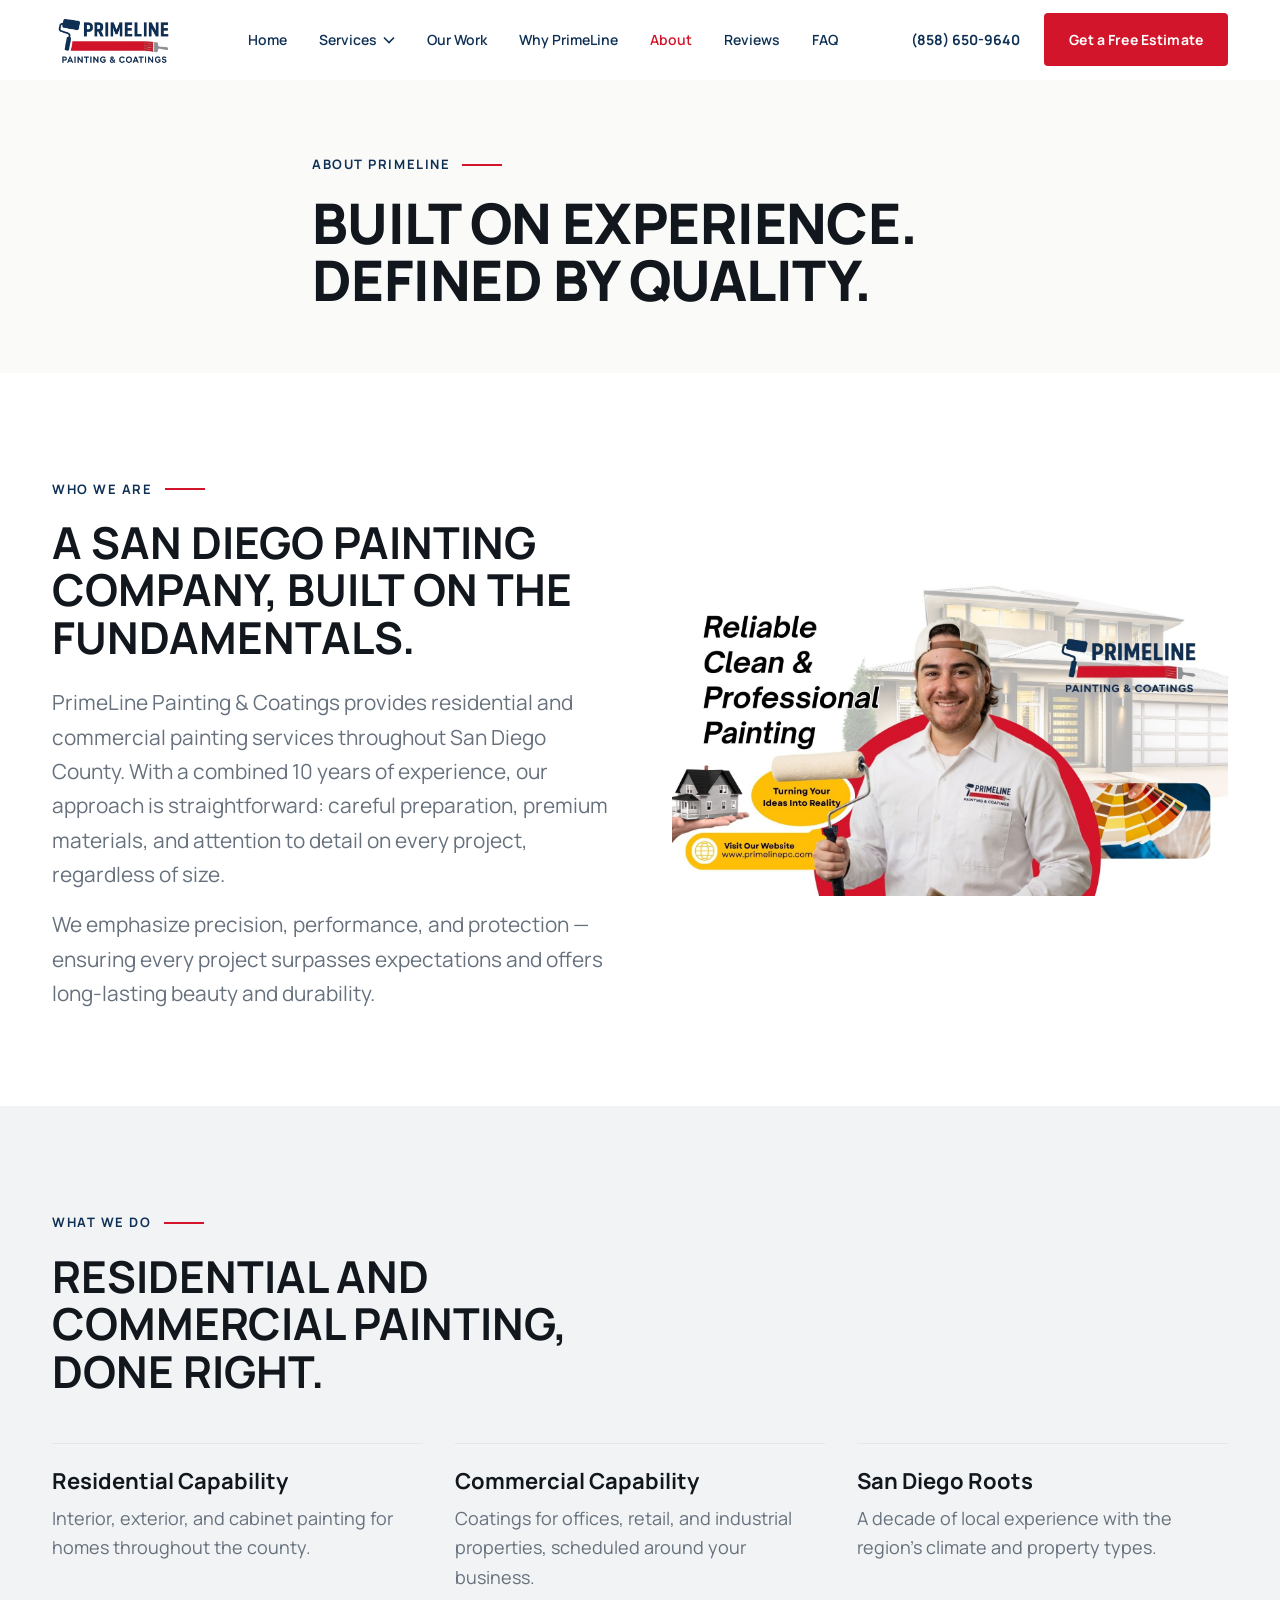
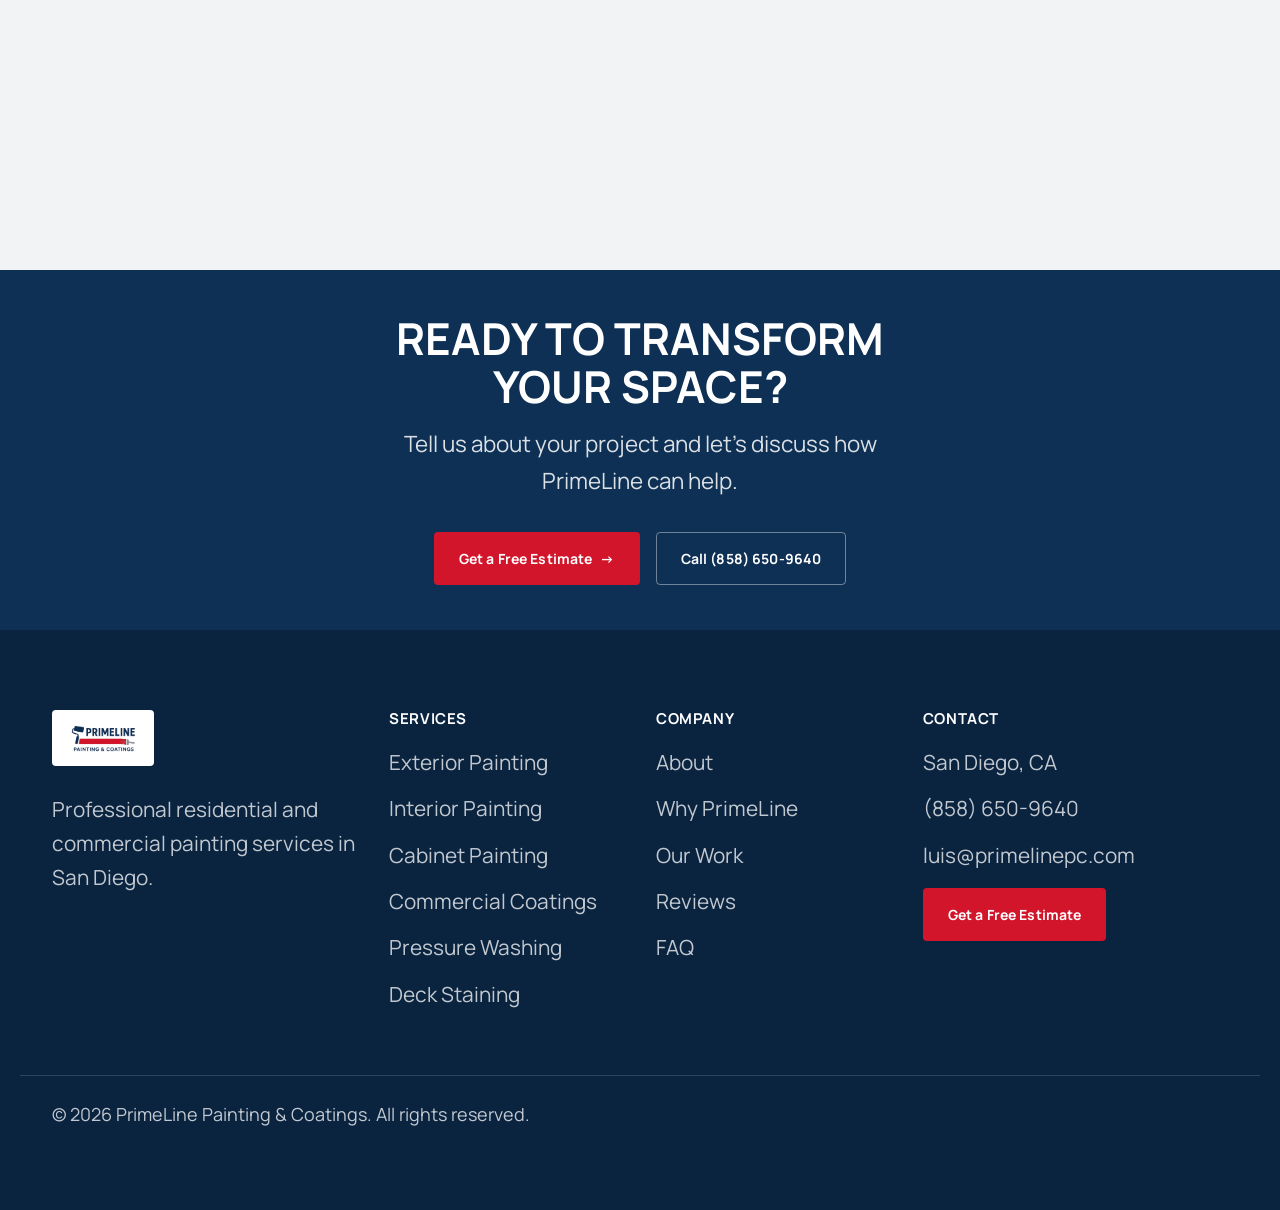
==== commit d8aa66c0: "Update hero eyebrow text to Serving San Diego County" ====
--- a/about.html
+++ b/about.html
@@ -5,15 +5,15 @@
 <meta name="viewport" content="width=device-width, initial-scale=1.0">
 <title>About | PrimeLine Painting & Coatings | San Diego</title>
 <meta name="description" content="PrimeLine Painting & Coatings is a San Diego-based residential and commercial painting company built on precision, performance, and protection.">
-<link rel="canonical" href="https://www.primelinepc.com/about.html">
+<link rel="canonical" href="https://ofreedo.github.io/primeline-v2/about.html">
 <link rel="icon" href="assets/images/favicon.png" type="image/png">
 <link rel="apple-touch-icon" href="assets/images/favicon.png">
 <meta property="og:title" content="About | PrimeLine Painting & Coatings">
 <meta property="og:description" content="PrimeLine Painting & Coatings is a San Diego-based residential and commercial painting company built on precision, performance, and protection.">
 <meta property="og:type" content="website">
-<meta property="og:url" content="https://www.primelinepc.com/about.html">
+<meta property="og:url" content="https://ofreedo.github.io/primeline-v2/about.html">
 <meta property="og:site_name" content="PrimeLine Painting & Coatings">
-<meta property="og:image" content="https://www.primelinepc.com/assets/images/logo.png">
+<meta property="og:image" content="https://ofreedo.github.io/primeline-v2/assets/images/logo.png">
 <link rel="preconnect" href="https://fonts.googleapis.com">
 <link rel="preconnect" href="https://fonts.gstatic.com" crossorigin>
 <link href="https://fonts.googleapis.com/css2?family=Manrope:wght@400;500;600;700;800&display=swap" rel="stylesheet">
@@ -31,10 +31,24 @@
     </a>
     <nav class="site-nav" aria-label="Primary">
       <a href="index.html">Home</a>
-      <a href="services.html">Services</a>
+      <div class="site-nav__item--dropdown">
+        <a href="services.html" class="site-nav__trigger">
+          Services
+          <svg viewBox="0 0 12 8" fill="none" stroke="currentColor" stroke-width="1.6" aria-hidden="true"><path d="M1 1.5 6 6.5 11 1.5"/></svg>
+        </a>
+        <div class="site-nav__dropdown">
+          <a href="services/exterior-painting.html">Exterior Painting</a>
+          <a href="services/interior-painting.html">Interior Painting</a>
+          <a href="services/cabinet-painting.html">Cabinet Painting</a>
+          <a href="services/commercial-coatings.html">Commercial Coatings</a>
+          <a href="services/pressure-washing.html">Pressure Washing</a>
+          <a href="services/deck-staining.html">Deck Staining</a>
+        </div>
+      </div>
       <a href="our-work.html">Our Work</a>
       <a href="why-primeline.html">Why PrimeLine</a>
       <a href="about.html" class="is-active">About</a>
+      <a href="reviews.html">Reviews</a>
       <a href="faq.html">FAQ</a>
     </nav>
     <div class="site-header__actions">
@@ -49,10 +63,25 @@
 
 <div class="mobile-menu" id="mobile-menu">
   <a href="index.html">Home</a>
-  <a href="services.html">Services</a>
+  <div class="mobile-menu__item--dropdown">
+    <button class="mobile-menu__trigger" aria-expanded="false">
+      Services
+      <svg viewBox="0 0 12 8" fill="none" stroke="currentColor" stroke-width="1.6" aria-hidden="true"><path d="M1 1.5 6 6.5 11 1.5"/></svg>
+    </button>
+    <div class="mobile-menu__sublist">
+      <a href="services.html">All Services</a>
+      <a href="services/exterior-painting.html">Exterior Painting</a>
+      <a href="services/interior-painting.html">Interior Painting</a>
+      <a href="services/cabinet-painting.html">Cabinet Painting</a>
+      <a href="services/commercial-coatings.html">Commercial Coatings</a>
+      <a href="services/pressure-washing.html">Pressure Washing</a>
+      <a href="services/deck-staining.html">Deck Staining</a>
+    </div>
+  </div>
   <a href="our-work.html">Our Work</a>
   <a href="why-primeline.html">Why PrimeLine</a>
   <a href="about.html">About</a>
+  <a href="reviews.html">Reviews</a>
   <a href="faq.html">FAQ</a>
   <a href="contact.html" class="btn btn--primary">Get a Free Estimate</a>
   <a href="tel:+18586509640">(858) 650-9640</a>
@@ -152,6 +181,7 @@
         <li><a href="about.html">About</a></li>
         <li><a href="why-primeline.html">Why PrimeLine</a></li>
         <li><a href="our-work.html">Our Work</a></li>
+        <li><a href="reviews.html">Reviews</a></li>
         <li><a href="faq.html">FAQ</a></li>
       </ul>
     </div>
--- a/css/base.css
+++ b/css/base.css
@@ -141,3 +141,16 @@
   opacity: 1;
   transform: translateY(0);
 }
+
+/* Horizontal variant: fades in left-to-right, used for in-sequence item groups */
+.reveal--left {
+  transform: translateX(-16px);
+}
+.reveal--left.is-visible {
+  transform: translateX(0);
+}
+.trust-bar__item.reveal--left:nth-child(1) { transition-delay: 0ms; }
+.trust-bar__item.reveal--left:nth-child(2) { transition-delay: 90ms; }
+.trust-bar__item.reveal--left:nth-child(3) { transition-delay: 180ms; }
+.trust-bar__item.reveal--left:nth-child(4) { transition-delay: 270ms; }
+.trust-bar__item.reveal--left:nth-child(5) { transition-delay: 360ms; }
--- a/css/components.css
+++ b/css/components.css
@@ -217,6 +217,69 @@
 }
 .site-nav a:hover, .site-nav a.is-active { color: var(--pl-red); }
 
+/* Services dropdown (desktop) */
+.site-nav__item--dropdown {
+  position: relative;
+  display: inline-flex;
+  align-items: center;
+}
+/* Invisible bridge over the gap between trigger and panel, so the cursor
+   never leaves a hovered element while moving down into the dropdown. */
+.site-nav__item--dropdown::before {
+  content: '';
+  position: absolute;
+  left: 50%;
+  top: 100%;
+  transform: translateX(-50%);
+  width: 220px;
+  height: 20px;
+}
+.site-nav__trigger {
+  display: inline-flex;
+  align-items: center;
+  gap: 6px;
+}
+.site-nav__trigger svg {
+  width: 12px;
+  height: 12px;
+  transition: transform var(--transition-default);
+}
+.site-nav__item--dropdown:hover .site-nav__trigger svg,
+.site-nav__item--dropdown:focus-within .site-nav__trigger svg {
+  transform: rotate(180deg);
+}
+.site-nav__dropdown {
+  position: absolute;
+  top: calc(100% + 20px);
+  left: 50%;
+  transform: translateX(-50%) translateY(-8px);
+  min-width: 220px;
+  background: var(--pl-white);
+  border: var(--border-default);
+  border-radius: var(--radius-md);
+  box-shadow: var(--shadow-default);
+  padding: var(--sp-8);
+  opacity: 0;
+  visibility: hidden;
+  pointer-events: none;
+  transition: opacity var(--transition-default), transform var(--transition-default), visibility var(--transition-default);
+}
+.site-nav__item--dropdown:hover .site-nav__dropdown,
+.site-nav__item--dropdown:focus-within .site-nav__dropdown {
+  opacity: 1;
+  visibility: visible;
+  pointer-events: auto;
+  transform: translateX(-50%) translateY(0);
+}
+.site-nav__dropdown a {
+  display: block;
+  padding: var(--sp-8) var(--sp-12);
+  border-radius: var(--radius-sm);
+  font-size: 14px;
+  white-space: nowrap;
+}
+.site-nav__dropdown a:hover { background: var(--pl-gray-50); }
+
 .site-header__actions {
   display: flex;
   align-items: center;
@@ -256,6 +319,46 @@
   color: var(--pl-navy);
 }
 
+/* Services accordion (mobile) */
+.mobile-menu__item--dropdown {
+  display: flex;
+  flex-direction: column;
+  gap: var(--sp-24);
+}
+.mobile-menu__trigger {
+  display: flex;
+  align-items: center;
+  justify-content: space-between;
+  width: 100%;
+  background: none;
+  border: none;
+  padding: 0;
+  font-family: inherit;
+  font-size: 1.25rem;
+  font-weight: 700;
+  color: var(--pl-navy);
+}
+.mobile-menu__trigger svg {
+  width: 16px;
+  height: 16px;
+  transition: transform var(--transition-default);
+}
+.mobile-menu__trigger[aria-expanded="true"] svg { transform: rotate(180deg); }
+.mobile-menu__sublist {
+  display: flex;
+  flex-direction: column;
+  gap: var(--sp-20);
+  padding-left: var(--sp-16);
+  max-height: 0;
+  overflow: hidden;
+  transition: max-height var(--transition-slow);
+}
+.mobile-menu__sublist a {
+  font-size: 1.0625rem;
+  font-weight: 600;
+  color: var(--pl-slate);
+}
+
 /* ---------- MOBILE BOTTOM CTA BAR ---------- */
 .mobile-cta-bar {
   position: fixed;
@@ -357,6 +460,67 @@
 .service-card__body h3 { font-size: 1.375rem; margin-bottom: var(--sp-12); }
 .service-card__body p { color: var(--pl-slate); margin-bottom: var(--sp-16); }
 
+/* ---------- FEATURED SERVICE (one large service, editorial pairing) ---------- */
+.service-featured {
+  display: grid;
+  grid-template-columns: 1fr;
+  gap: var(--sp-32);
+  margin-bottom: var(--sp-64);
+  border: var(--border-default);
+  border-radius: var(--radius-lg);
+  overflow: hidden;
+}
+@media (min-width: 900px) {
+  .service-featured { grid-template-columns: 6fr 5fr; align-items: stretch; gap: 0; }
+}
+.service-featured__image { aspect-ratio: 16/10; overflow: hidden; }
+@media (min-width: 900px) { .service-featured__image { aspect-ratio: auto; height: 100%; } }
+.service-featured__image img { width: 100%; height: 100%; object-fit: cover; }
+.service-featured__body {
+  padding: var(--sp-40) var(--sp-32);
+  display: flex;
+  flex-direction: column;
+  justify-content: center;
+}
+@media (min-width: 900px) { .service-featured__body { padding: var(--sp-48); } }
+.service-featured__body h3 { font-size: 2rem; margin-top: var(--sp-8); }
+.service-featured__body p { color: var(--pl-slate); margin-top: var(--sp-16); font-size: 1.0625rem; }
+
+/* Compact secondary service row — quieter than the main card-grid */
+.service-row {
+  display: grid;
+  grid-template-columns: repeat(2, 1fr);
+  gap: var(--sp-24);
+}
+@media (min-width: 768px) {
+  .service-row { grid-template-columns: repeat(5, 1fr); gap: var(--sp-16); }
+}
+.service-row__item {
+  border-radius: var(--radius-md);
+  overflow: hidden;
+  position: relative;
+  aspect-ratio: 4/5;
+}
+.service-row__item img {
+  width: 100%; height: 100%; object-fit: cover;
+  transition: transform 400ms ease;
+}
+.service-row__item:hover img { transform: scale(1.04); }
+.service-row__item::after {
+  content: '';
+  position: absolute; inset: 0;
+  background: linear-gradient(180deg, rgba(17,23,29,0) 40%, rgba(17,23,29,0.75) 100%);
+}
+.service-row__label {
+  position: absolute;
+  left: var(--sp-12); right: var(--sp-12); bottom: var(--sp-12);
+  z-index: 1;
+  color: var(--pl-white);
+  font-size: 0.8125rem;
+  font-weight: 700;
+  line-height: 1.3;
+}
+
 /* ---------- PROCESS ---------- */
 .process-grid {
   display: grid;
@@ -382,6 +546,51 @@
 .process-step h4 { margin-bottom: var(--sp-8); }
 .process-step p { color: var(--pl-slate); font-size: var(--fs-body-sm); }
 
+/* Featured process step (01) + quiet list of the remaining steps */
+.process-layout {
+  display: grid;
+  grid-template-columns: 1fr;
+  gap: var(--sp-48);
+}
+@media (min-width: 1024px) {
+  .process-layout { grid-template-columns: 5fr 7fr; gap: var(--sp-80); }
+}
+.process-featured__number {
+  font-size: 6rem;
+  font-weight: 800;
+  color: var(--pl-navy);
+  line-height: 1;
+}
+.process-featured__rule {
+  width: 48px;
+  height: 3px;
+  background: var(--pl-red);
+  margin: var(--sp-24) 0;
+}
+.process-featured h3 { font-size: 2rem; }
+.process-featured p { color: var(--pl-slate); margin-top: var(--sp-16); max-width: 42ch; }
+
+.process-list {
+  display: flex;
+  flex-direction: column;
+  border-top: var(--border-default);
+}
+.process-list__item {
+  display: grid;
+  grid-template-columns: 56px 1fr;
+  gap: var(--sp-24);
+  padding-block: var(--sp-24);
+  border-bottom: var(--border-default);
+}
+.process-list__number {
+  font-size: 1.25rem;
+  font-weight: 800;
+  color: var(--pl-slate);
+  line-height: 1.3;
+}
+.process-list__item h4 { margin-bottom: var(--sp-8); }
+.process-list__item p { color: var(--pl-slate); font-size: var(--fs-body-sm); }
+
 /* ---------- DIFFERENCE / BENEFITS (navy section) ---------- */
 .benefit-grid {
   display: grid;
@@ -419,6 +628,27 @@
 }
 .split__image { border-radius: var(--radius-lg); overflow: hidden; }
 .split__image img { width: 100%; height: 100%; object-fit: cover; }
+
+/* Featured stat pulled out of intro copy — echoes reviews.html's "5.0" treatment */
+.intro-stat {
+  display: flex;
+  align-items: center;
+  gap: var(--sp-16);
+  margin-top: var(--sp-32);
+  padding-top: var(--sp-32);
+  border-top: var(--border-default);
+}
+.intro-stat__number {
+  font-size: 4.5rem;
+  font-weight: 800;
+  line-height: 1;
+  color: var(--pl-navy);
+}
+.intro-stat__label {
+  font-size: var(--fs-body-sm);
+  color: var(--pl-slate);
+  max-width: 20ch;
+}
 
 /* ---------- GALLERY ---------- */
 .gallery-filters {
@@ -469,6 +699,40 @@
 }
 .gallery-item:hover img { transform: scale(1.02); }
 
+/* Asymmetric featured-work layout: one large hero image + a quieter side column */
+.gallery-layout {
+  display: grid;
+  grid-template-columns: 1fr;
+  gap: var(--sp-16);
+}
+@media (min-width: 768px) {
+  .gallery-layout { grid-template-columns: 3fr 2fr; gap: var(--sp-24); }
+}
+.gallery-hero {
+  border-radius: var(--radius-sm);
+  overflow: hidden;
+  aspect-ratio: 4/3;
+  cursor: pointer;
+}
+@media (min-width: 768px) { .gallery-hero { aspect-ratio: auto; height: 100%; } }
+.gallery-hero img {
+  width: 100%; height: 100%; object-fit: cover;
+  transition: transform 400ms ease;
+}
+.gallery-hero:hover img { transform: scale(1.02); }
+.gallery-side {
+  display: grid;
+  grid-template-columns: repeat(2, 1fr);
+  gap: var(--sp-16);
+}
+@media (min-width: 768px) {
+  .gallery-side { grid-template-columns: 1fr; gap: var(--sp-24); }
+}
+.gallery-side .gallery-item { aspect-ratio: 4/3; }
+@media (min-width: 768px) {
+  .gallery-side .gallery-item { aspect-ratio: 16/10; }
+}
+
 /* ---------- BEFORE / AFTER SLIDER ---------- */
 .ba-slider {
   position: relative;
@@ -549,6 +813,130 @@
   border: 1px dashed var(--pl-gray-200);
   border-radius: var(--radius-md);
   color: var(--pl-slate);
+}
+
+/* ---------- REVIEWS PAGE: rating hero, featured review, refined list ---------- */
+.reviews-rating {
+  margin-top: var(--sp-40);
+  display: inline-flex;
+  align-items: center;
+  gap: var(--sp-24);
+}
+.reviews-rating__score {
+  font-size: 4.5rem;
+  font-weight: 800;
+  line-height: 1;
+  color: var(--pl-black);
+}
+.reviews-rating__detail {
+  text-align: left;
+}
+.reviews-rating__stars {
+  color: var(--pl-red);
+  font-size: 1.375rem;
+  letter-spacing: 3px;
+  line-height: 1;
+}
+.reviews-rating__label {
+  display: flex;
+  align-items: center;
+  gap: var(--sp-8);
+  margin-top: var(--sp-8);
+  color: var(--pl-slate);
+  font-size: var(--fs-body-sm);
+  font-weight: 600;
+}
+.reviews-rating__google-mark { width: 18px; height: 18px; flex-shrink: 0; }
+@media (max-width: 480px) {
+  .reviews-rating { flex-direction: column; gap: var(--sp-12); }
+  .reviews-rating__detail { text-align: center; }
+  .reviews-rating__label { justify-content: center; }
+}
+
+.reviews-featured {
+  position: relative;
+  max-width: 820px;
+  margin: 0 auto var(--sp-96);
+  padding: var(--sp-48) var(--sp-32) var(--sp-40);
+  text-align: center;
+}
+.reviews-featured__mark {
+  display: block;
+  font-family: Georgia, 'Times New Roman', serif;
+  font-size: 6rem;
+  line-height: 1;
+  color: var(--pl-red);
+  opacity: 0.85;
+  margin-bottom: var(--sp-8);
+}
+.reviews-featured__quote {
+  font-size: 1.5rem;
+  line-height: 1.55;
+  color: var(--pl-black);
+  font-weight: 500;
+  max-width: 680px;
+  margin-inline: auto;
+}
+.reviews-featured__stars {
+  color: var(--pl-red);
+  letter-spacing: 3px;
+  margin-top: var(--sp-32);
+}
+.reviews-featured__name {
+  margin-top: var(--sp-16);
+  font-weight: 700;
+  color: var(--pl-black);
+}
+.reviews-featured__meta {
+  color: var(--pl-slate);
+  font-size: var(--fs-body-sm);
+}
+@media (max-width: 767px) {
+  .reviews-featured__mark { font-size: 4rem; }
+  .reviews-featured__quote { font-size: 1.25rem; }
+}
+
+.reviews-list {
+  display: grid;
+  grid-template-columns: 1fr;
+  gap: 0;
+  max-width: 900px;
+  margin-inline: auto;
+  border-top: var(--border-default);
+}
+@media (min-width: 768px) {
+  .reviews-list { grid-template-columns: repeat(2, 1fr); }
+}
+.reviews-list__item {
+  padding: var(--sp-40) var(--sp-8);
+  border-bottom: var(--border-default);
+}
+@media (min-width: 768px) {
+  .reviews-list__item {
+    padding: var(--sp-40) var(--sp-32);
+  }
+  .reviews-list__item:nth-child(odd) { border-right: var(--border-default); }
+}
+.reviews-list__stars {
+  color: var(--pl-red);
+  letter-spacing: 2px;
+  font-size: 0.9375rem;
+}
+.reviews-list__quote {
+  margin-top: var(--sp-16);
+  color: var(--pl-charcoal);
+  font-size: 1.0625rem;
+  line-height: 1.6;
+}
+.reviews-list__name {
+  margin-top: var(--sp-16);
+  font-weight: 700;
+  color: var(--pl-black);
+  font-size: var(--fs-body-sm);
+}
+.reviews-list__meta {
+  color: var(--pl-slate);
+  font-size: 0.8125rem;
 }
 
 /* ---------- FAQ ACCORDION ---------- */
